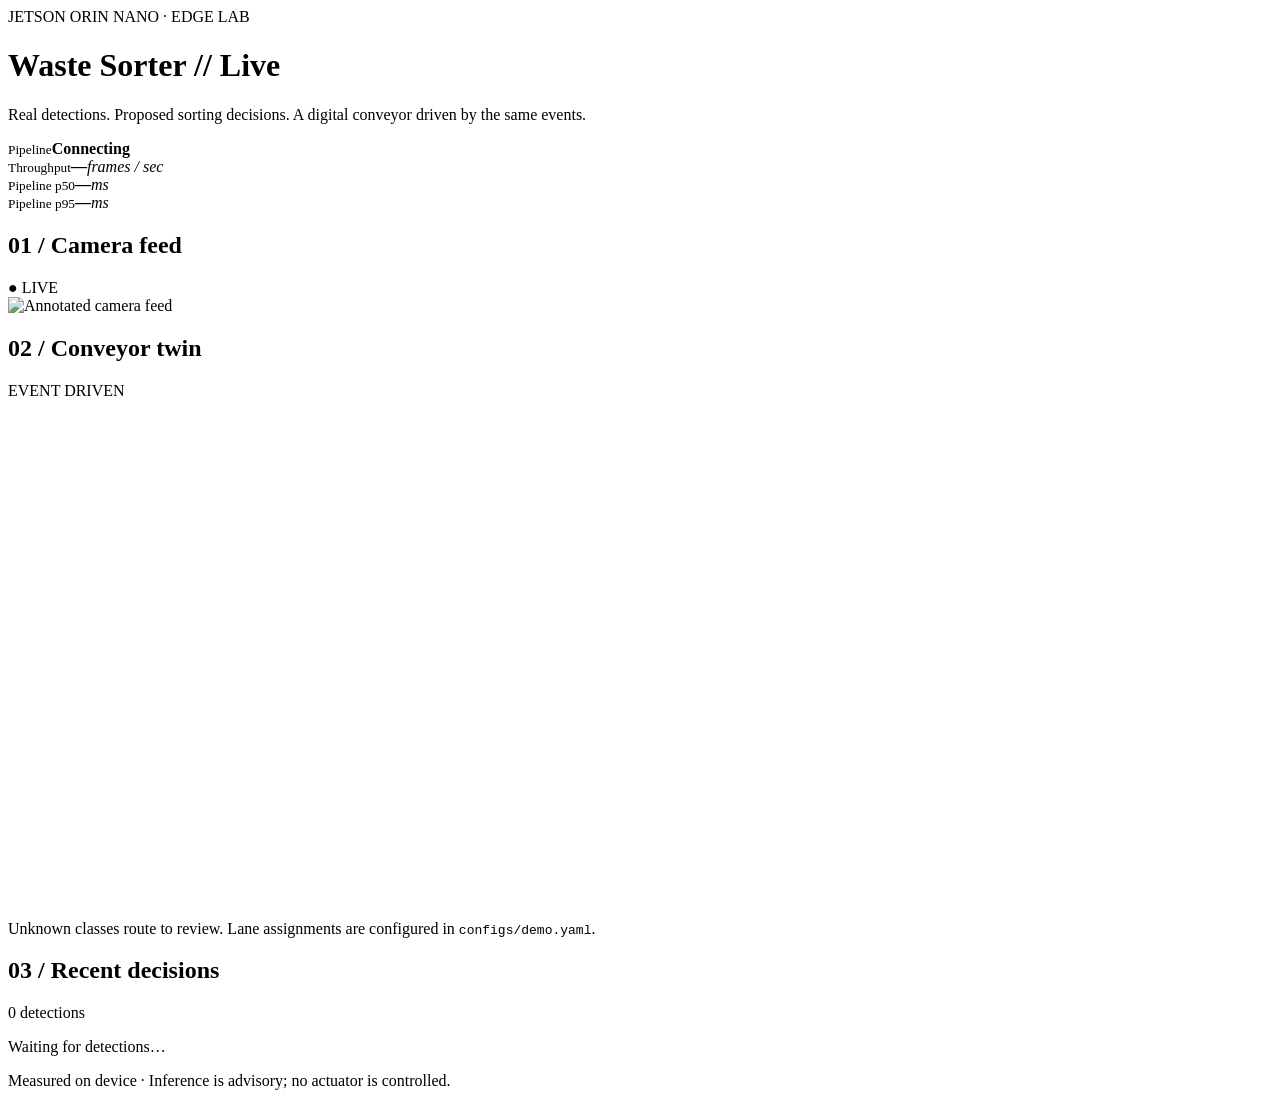
==== edge/web/index.html @ b34969e8 "Add FastAPI dashboard and TensorRT engine builder with event streaming" ====
<!doctype html>
<html lang="en"><head><meta charset="utf-8"><meta name="viewport" content="width=device-width,initial-scale=1">
<title>Waste Sorter // Edge Lab</title><link rel="stylesheet" href="/style.css"></head>
<body><header><div class="eyebrow">JETSON ORIN NANO · EDGE LAB</div><h1>Waste Sorter <span>// Live</span></h1><p>Real detections. Proposed sorting decisions. A digital conveyor driven by the same events.</p></header>
<main><section class="stats"><div><small>Pipeline</small><strong id="state">Connecting</strong></div><div><small>Throughput</small><strong id="fps">—</strong><em>frames / sec</em></div><div><small>Pipeline p50</small><strong id="p50">—</strong><em>ms</em></div><div><small>Pipeline p95</small><strong id="p95">—</strong><em>ms</em></div></section>
<section class="grid"><article><div class="title"><h2>01 / Camera feed</h2><span class="live">● LIVE</span></div><div class="video"><img src="/stream.mjpg" alt="Annotated camera feed"></div></article><article><div class="title"><h2>02 / Conveyor twin</h2><span>EVENT DRIVEN</span></div><canvas id="twin" width="900" height="500" aria-label="Animated conveyor with sorting bins"></canvas><p class="hint">Unknown classes route to review. Lane assignments are configured in <code>configs/demo.yaml</code>.</p></article></section>
<section class="events"><div class="title"><h2>03 / Recent decisions</h2><span id="count">0 detections</span></div><div id="rows" class="rows"><p>Waiting for detections…</p></div></section></main><footer>Measured on device · Inference is advisory; no actuator is controlled.</footer><script src="/app.js"></script></body></html>
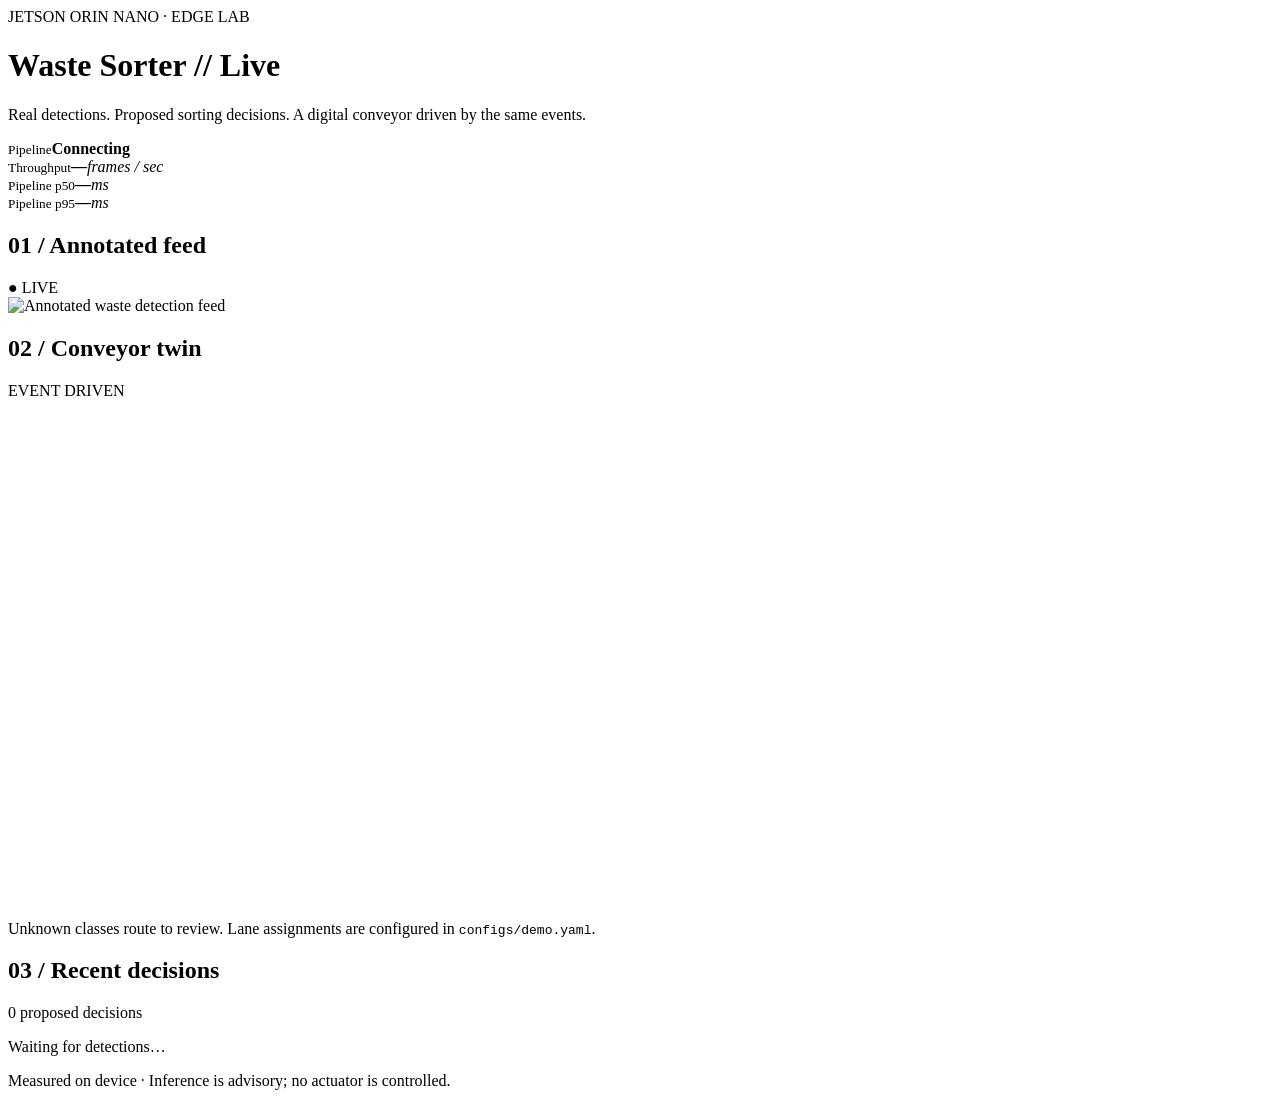
==== commit 6330862f: "Add new scripts for deployment manifest, policy evaluation, and Jetson power probing - Implement `bu" ====
--- a/edge/web/index.html
+++ b/edge/web/index.html
@@ -3,5 +3,5 @@
 <title>Waste Sorter // Edge Lab</title><link rel="stylesheet" href="/style.css"></head>
 <body><header><div class="eyebrow">JETSON ORIN NANO · EDGE LAB</div><h1>Waste Sorter <span>// Live</span></h1><p>Real detections. Proposed sorting decisions. A digital conveyor driven by the same events.</p></header>
 <main><section class="stats"><div><small>Pipeline</small><strong id="state">Connecting</strong></div><div><small>Throughput</small><strong id="fps">—</strong><em>frames / sec</em></div><div><small>Pipeline p50</small><strong id="p50">—</strong><em>ms</em></div><div><small>Pipeline p95</small><strong id="p95">—</strong><em>ms</em></div></section>
-<section class="grid"><article><div class="title"><h2>01 / Camera feed</h2><span class="live">● LIVE</span></div><div class="video"><img src="/stream.mjpg" alt="Annotated camera feed"></div></article><article><div class="title"><h2>02 / Conveyor twin</h2><span>EVENT DRIVEN</span></div><canvas id="twin" width="900" height="500" aria-label="Animated conveyor with sorting bins"></canvas><p class="hint">Unknown classes route to review. Lane assignments are configured in <code>configs/demo.yaml</code>.</p></article></section>
-<section class="events"><div class="title"><h2>03 / Recent decisions</h2><span id="count">0 detections</span></div><div id="rows" class="rows"><p>Waiting for detections…</p></div></section></main><footer>Measured on device · Inference is advisory; no actuator is controlled.</footer><script src="/app.js"></script></body></html>
+<section class="grid"><article><div class="title"><h2>01 / Annotated feed</h2><span class="live" id="feedmode">● LIVE</span></div><div class="video"><img src="/stream.mjpg" alt="Annotated waste detection feed"></div></article><article><div class="title"><h2>02 / Conveyor twin</h2><span>EVENT DRIVEN</span></div><canvas id="twin" width="900" height="500" aria-label="Animated conveyor with sorting bins"></canvas><p class="hint">Unknown classes route to review. Lane assignments are configured in <code>configs/demo.yaml</code>.</p></article></section>
+<section class="events"><div class="title"><h2>03 / Recent decisions</h2><span id="count">0 proposed decisions</span></div><div id="rows" class="rows"><p>Waiting for detections…</p></div></section></main><footer>Measured on device · Inference is advisory; no actuator is controlled.</footer><script src="/app.js"></script></body></html>
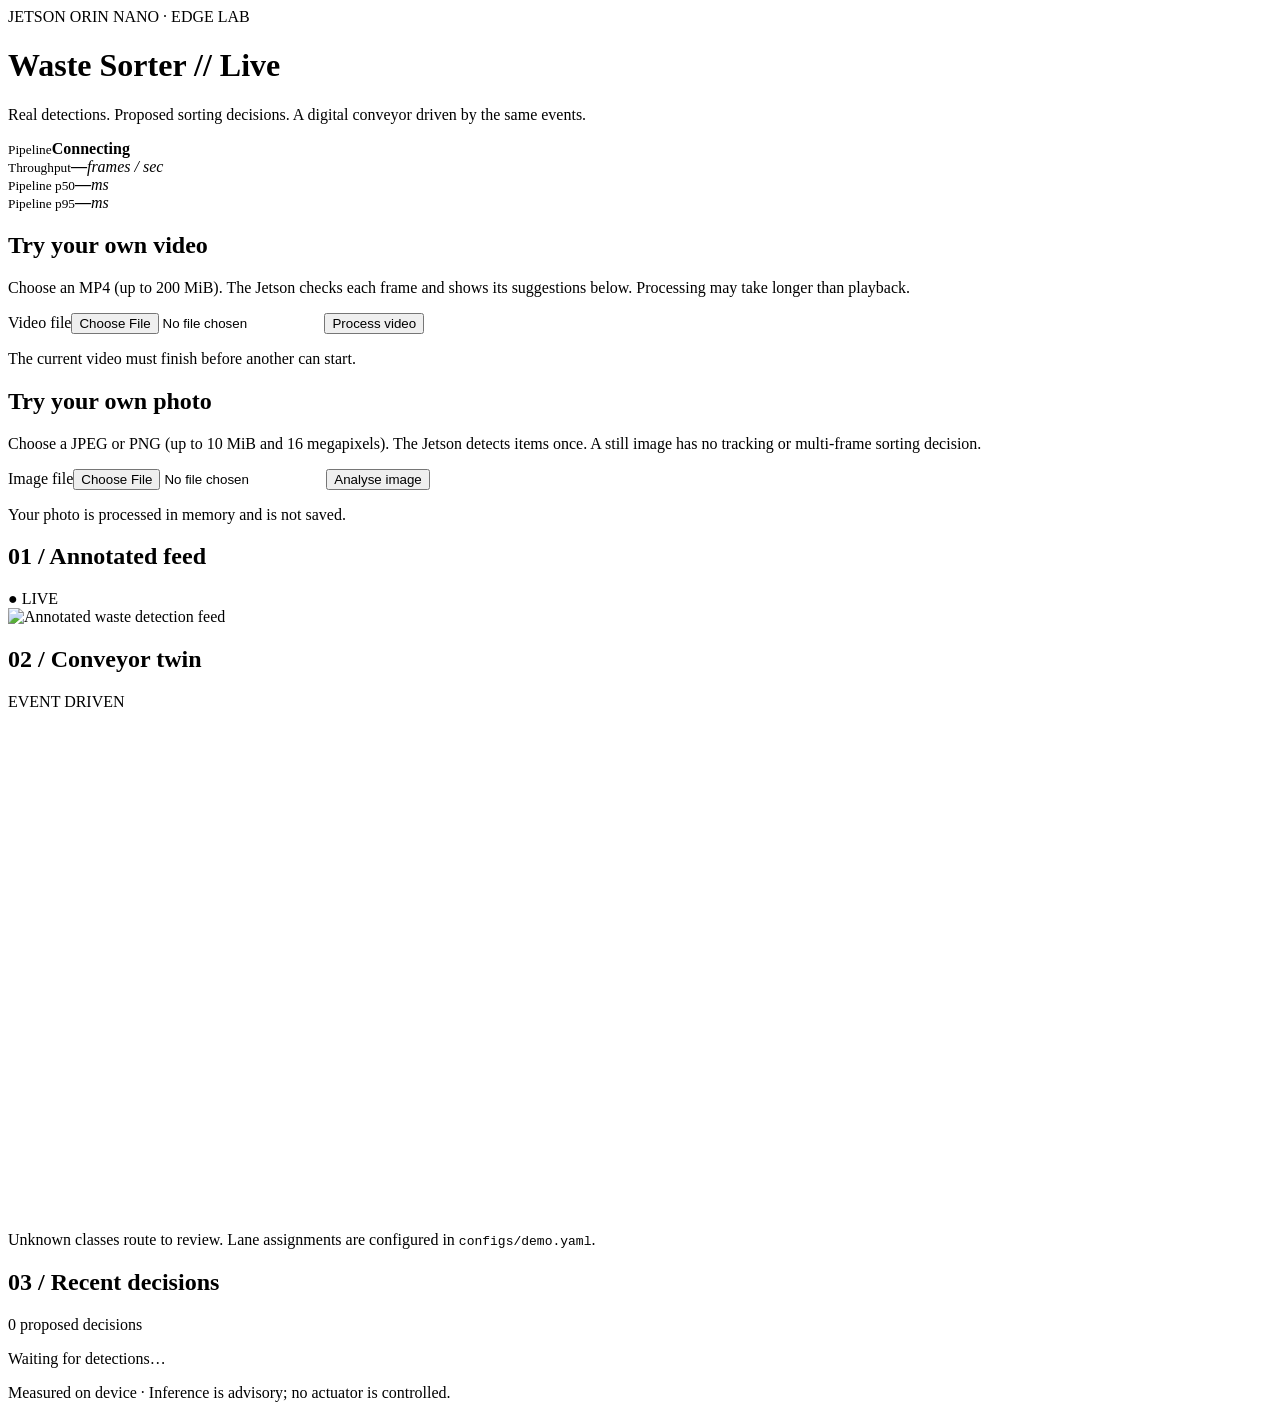
==== commit cf4e64fe: "feat: Add video and image upload functionality to the dashboard - Updated the dashboard to accept MP" ====
--- a/edge/web/index.html
+++ b/edge/web/index.html
@@ -3,5 +3,7 @@
 <title>Waste Sorter // Edge Lab</title><link rel="stylesheet" href="/style.css"></head>
 <body><header><div class="eyebrow">JETSON ORIN NANO · EDGE LAB</div><h1>Waste Sorter <span>// Live</span></h1><p>Real detections. Proposed sorting decisions. A digital conveyor driven by the same events.</p></header>
 <main><section class="stats"><div><small>Pipeline</small><strong id="state">Connecting</strong></div><div><small>Throughput</small><strong id="fps">—</strong><em>frames / sec</em></div><div><small>Pipeline p50</small><strong id="p50">—</strong><em>ms</em></div><div><small>Pipeline p95</small><strong id="p95">—</strong><em>ms</em></div></section>
-<section class="grid"><article><div class="title"><h2>01 / Annotated feed</h2><span class="live" id="feedmode">● LIVE</span></div><div class="video"><img src="/stream.mjpg" alt="Annotated waste detection feed"></div></article><article><div class="title"><h2>02 / Conveyor twin</h2><span>EVENT DRIVEN</span></div><canvas id="twin" width="900" height="500" aria-label="Animated conveyor with sorting bins"></canvas><p class="hint">Unknown classes route to review. Lane assignments are configured in <code>configs/demo.yaml</code>.</p></article></section>
+<section class="upload"><div><h2>Try your own video</h2><p>Choose an MP4 (up to 200 MiB). The Jetson checks each frame and shows its suggestions below. Processing may take longer than playback.</p></div><form id="upload-form"><label for="upload-video">Video file</label><input id="upload-video" type="file" accept=".mp4,video/mp4" required><button id="upload-submit" type="submit">Process video</button></form><p id="upload-status" role="status" aria-live="polite">The current video must finish before another can start.</p></section>
+<section class="upload image-upload"><div><h2>Try your own photo</h2><p>Choose a JPEG or PNG (up to 10 MiB and 16 megapixels). The Jetson detects items once. A still image has no tracking or multi-frame sorting decision.</p></div><form id="image-form"><label for="upload-image">Image file</label><input id="upload-image" type="file" accept=".jpg,.jpeg,.png,image/jpeg,image/png" required><button id="image-submit" type="submit">Analyse image</button></form><p id="image-status" role="status" aria-live="polite">Your photo is processed in memory and is not saved.</p><div id="image-result" class="image-result" hidden><img id="image-preview" alt="Your photo with detected waste boxes"><div><h3 id="image-summary"></h3><div id="image-detections" class="image-detections"></div><p>Material names are suggestions mapped from detected classes. Scores are model outputs, not probabilities of a correct sort.</p></div></div></section>
+<section class="grid"><article><div class="title"><h2>01 / Annotated feed</h2><span class="live" id="feedmode">● LIVE</span></div><div class="video"><img id="feed-image" src="/stream.mjpg" alt="Annotated waste detection feed"></div></article><article><div class="title"><h2>02 / Conveyor twin</h2><span>EVENT DRIVEN</span></div><canvas id="twin" width="900" height="500" aria-label="Animated conveyor with sorting bins"></canvas><p class="hint">Unknown classes route to review. Lane assignments are configured in <code>configs/demo.yaml</code>.</p></article></section>
 <section class="events"><div class="title"><h2>03 / Recent decisions</h2><span id="count">0 proposed decisions</span></div><div id="rows" class="rows"><p>Waiting for detections…</p></div></section></main><footer>Measured on device · Inference is advisory; no actuator is controlled.</footer><script src="/app.js"></script></body></html>
